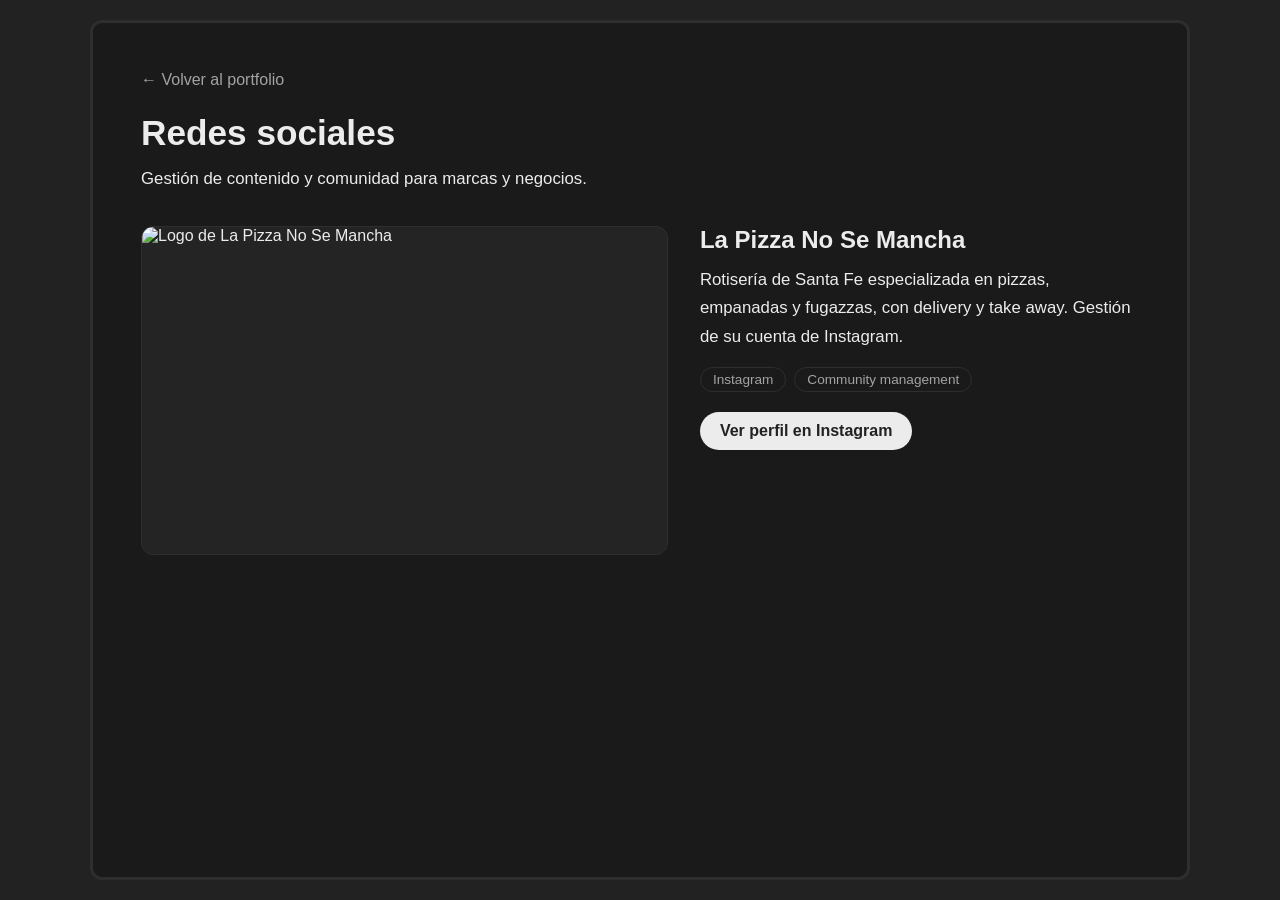
==== proyecto1.html @ e7702ad2 "Add files via upload" ====
<!DOCTYPE html>
<html lang="es">
<head>
  <meta charset="UTF-8">
  <meta name="viewport" content="width=device-width, initial-scale=1.0">
  <title>Redes sociales | Franco Zuviría</title>
  <link rel="stylesheet" href="styles.css">
  <!-- acá van los <link> de Google Fonts, los mismos del index -->
</head>
<body>

  <div class="caja">

    <a class="volver" href="index.html">← Volver al portfolio</a>

    <header>
      <h1>Redes sociales</h1>
      <p>Gestión de contenido y comunidad para marcas y negocios.</p>
    </header>

    <main>

  <article class="trabajo">

  <img class="captura" src="img/logo-pizza-16x10.jpg" alt="Logo de La Pizza No Se Mancha">

  <div class="trabajo-info">
    <h2>La Pizza No Se Mancha</h2>
    <p>
      Rotisería de Santa Fe especializada en pizzas, empanadas y fugazzas, con delivery y take away.
      Gestión de su cuenta de Instagram.
    </p>

    <ul class="etiquetas">
      <li>Instagram</li>
      <li>Community management</li>
    </ul>

    <a class="boton" href="https://www.instagram.com/lapizzanosemancha.sf/" target="_blank" rel="noopener">Ver perfil en Instagram</a>
  </div>

</article>
    </main>

  </div>

</body>
</html>
---- styles.css ----
:root {
  --fondo: #222;
  --caja: #1a1a1a;
  --tarjeta: #242424;
  --texto: #ececec;
  --texto-suave: #a3a3a3;
  --borde: #2e2e2e;
}

* {
  box-sizing: border-box;
}

html {
  scroll-behavior: smooth;
}

body {
  background-color: var(--fondo);
  color: var(--texto);
  font-family: "Urbanist", sans-serif;
  margin: 0;
  padding: 20px;
}

/* ---------- Caja principal ---------- */
.caja {
  background-color: var(--caja);
  border: 3px solid var(--borde);
  border-radius: 12px;
  max-width: 1100px;
  min-height: calc(100vh - 40px);
  margin: 0 auto;
  padding: 48px;
}

/* ---------- Tipografía ---------- */
h1, h2, h3 {
  color: var(--texto);
  font-family: "Michroma", sans-serif;
}

h1 {
  font-size: 2.2rem;
  margin: 0 0 12px;
}

h2 {
  font-size: 1.5rem;
  margin: 0 0 12px;
}

h3 {
  font-size: 1.15rem;
  margin: 28px 0 8px;
}

p {
  color: var(--texto);
  font-family: "Urbanist", sans-serif;
  font-size: 1.05rem;
  line-height: 1.7;
  max-width: 70ch;
  margin: 0 0 16px;
}

section {
  margin-top: 40px;
  padding-top: 32px;
  border-top: 1px solid var(--borde);
}

/* ---------- Presentación ---------- */
.presentacion {
  display: flex;
  align-items: center;
  gap: 40px;
}

.foto {
  width: 200px;
  height: 200px;
  flex-shrink: 0;
  object-fit: cover;
  border-radius: 50%;
  background-color: var(--tarjeta);
}

.saludo {
  margin: 0 0 4px;
  color: var(--texto-suave);
}

.rol {
  margin: 0 0 16px;
  color: var(--texto-suave);
}

.botones {
  display: flex;
  gap: 12px;
  margin-top: 8px;
}

.boton {
  display: inline-block;
  padding: 10px 20px;
  border-radius: 999px;
  background-color: var(--texto);
  color: var(--fondo);
  text-decoration: none;
  font-weight: 600;
}

/* ---------- Proyectos ---------- */
.proyectos-grid {
  display: grid;
  grid-template-columns: repeat(auto-fill, 140px);
  gap: 32px;
  justify-content: start;
  margin-top: 24px;
}

.proyecto {
  display: flex;
  flex-direction: column;
  align-items: center;
  gap: 10px;
  text-decoration: none;
  color: var(--texto);
}

.proyecto img {
  width: 100%;
  aspect-ratio: 1 / 1;
  height: auto;
  border-radius: 50%;
  object-fit: cover;
  object-position: center;
  padding: 4px;
  background-color: var(--tarjeta);
  border: 2px solid var(--texto-suave);
  transition: transform 0.2s, border-color 0.2s;
}

.proyecto h3 {
  margin: 0;
  font-size: 0.95rem;
  line-height: 1.3;
  text-align: center;
  min-height: 2.6em;   /* reserva dos líneas para que todos queden alineados */
}

.proyecto:hover img {
  transform: scale(1.06);
  border-color: var(--texto);
}

/* ---------- Páginas de detalle (proyecto2) ---------- */
.volver {
  display: inline-block;
  margin-bottom: 24px;
  color: var(--texto-suave);
  text-decoration: none;
}

.volver:hover {
  color: var(--texto);
}

.trabajo {
  display: grid;
  grid-template-columns: 1.2fr 1fr;
  gap: 32px;
  align-items: start;
  margin-top: 32px;
}

.captura {
  width: 100%;
  aspect-ratio: 16 / 10;
  object-fit: cover;
  object-position: top;
  border-radius: 12px;
  border: 1px solid var(--borde);
  background-color: var(--tarjeta);
}

.etiquetas {
  list-style: none;
  padding: 0;
  display: flex;
  flex-wrap: wrap;
  gap: 8px;
  margin: 0 0 20px;
}

.etiquetas li {
  padding: 4px 12px;
  border: 1px solid var(--borde);
  border-radius: 999px;
  font-size: 0.85rem;
  color: var(--texto-suave);
}

/* ---------- Celular ---------- */
@media (max-width: 800px) {
  .caja {
    padding: 28px 20px;
  }

  .trabajo {
    grid-template-columns: 1fr;
  }
}

@media (max-width: 700px) {
  .presentacion {
    flex-direction: column;
    align-items: flex-start;
    gap: 24px;
  }

  .foto {
    width: 150px;
    height: 150px;
  }
}
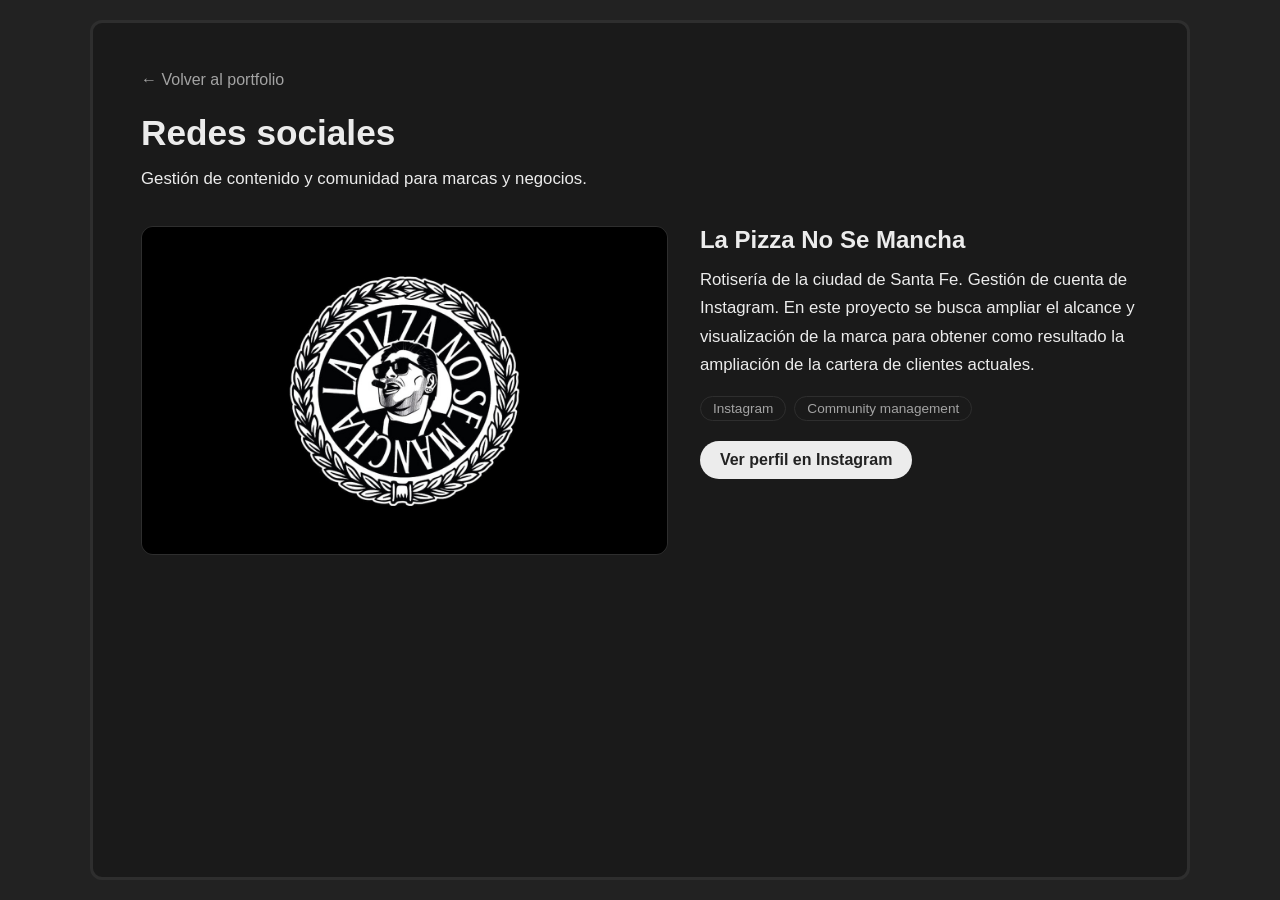
==== commit d3100080: "Revise project details for La Pizza No Se Mancha Updated project description and enhanced content fo" ====
--- a/proyecto1.html
+++ b/proyecto1.html
@@ -27,8 +27,8 @@
   <div class="trabajo-info">
     <h2>La Pizza No Se Mancha</h2>
     <p>
-      Rotisería de Santa Fe especializada en pizzas, empanadas y fugazzas, con delivery y take away.
-      Gestión de su cuenta de Instagram.
+      Rotisería de la ciudad de Santa Fe. Gestión de cuenta de Instagram.
+      En este proyecto se busca ampliar el alcance y visualización de la marca para obtener como resultado la ampliación de la cartera de clientes actuales.
     </p>
 
     <ul class="etiquetas">
@@ -45,4 +45,4 @@
   </div>
 
 </body>
-</html>+</html>
--- a/styles.css
+++ b/styles.css
@@ -225,4 +225,15 @@
     width: 150px;
     height: 150px;
   }
-}+}
+
+@media (max-width: 600px) {
+  .proyectos-grid {
+    grid-template-columns: repeat(auto-fill, 100px);   /* antes 140px */
+    gap: 20px;
+  }
+
+  .proyecto h3 {
+    font-size: 0.8rem;
+  }
+}
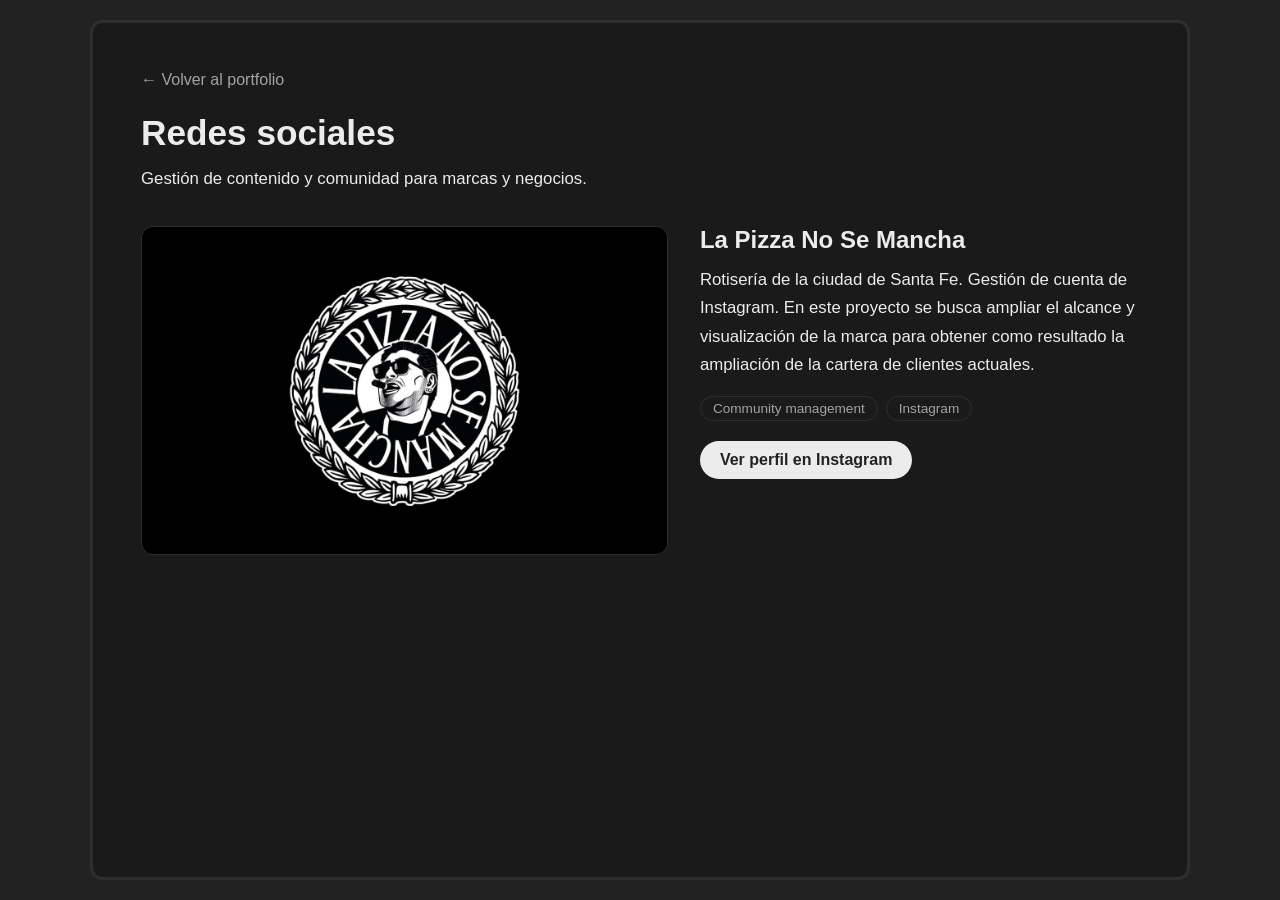
==== commit 47f2735d: "Fix order of list items in etiquetas section Reordered list items in etiquetas section." ====
--- a/proyecto1.html
+++ b/proyecto1.html
@@ -32,8 +32,9 @@
     </p>
 
     <ul class="etiquetas">
+       <li>Community management</li>
       <li>Instagram</li>
-      <li>Community management</li>
+     
     </ul>
 
     <a class="boton" href="https://www.instagram.com/lapizzanosemancha.sf/" target="_blank" rel="noopener">Ver perfil en Instagram</a>
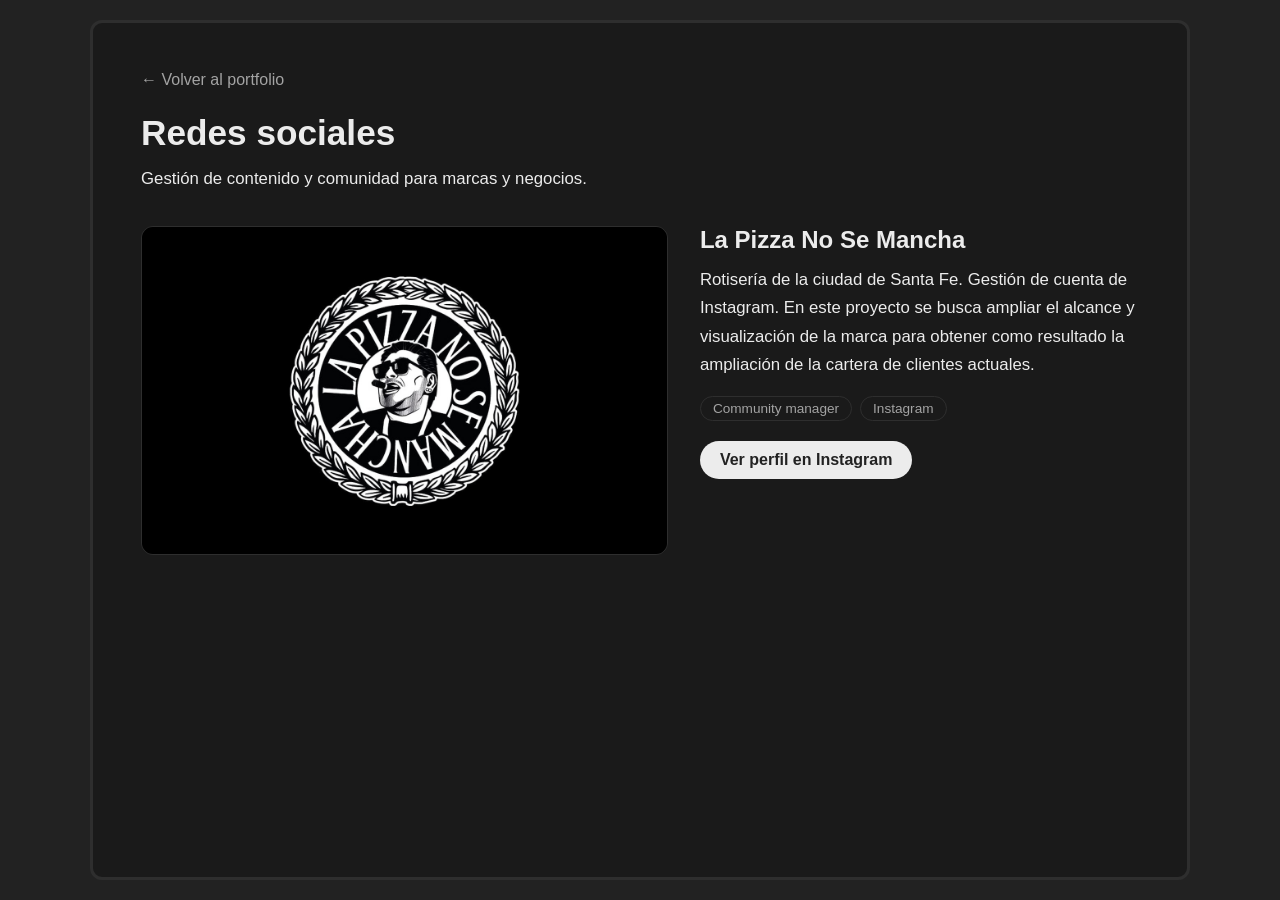
==== commit 166e3186: "Fix HTML formatting issues in proyecto1.html" ====
--- a/proyecto1.html
+++ b/proyecto1.html
@@ -32,7 +32,7 @@
     </p>
 
     <ul class="etiquetas">
-       <li>Community management</li>
+       <li>Community manager</li>
       <li>Instagram</li>
      
     </ul>
